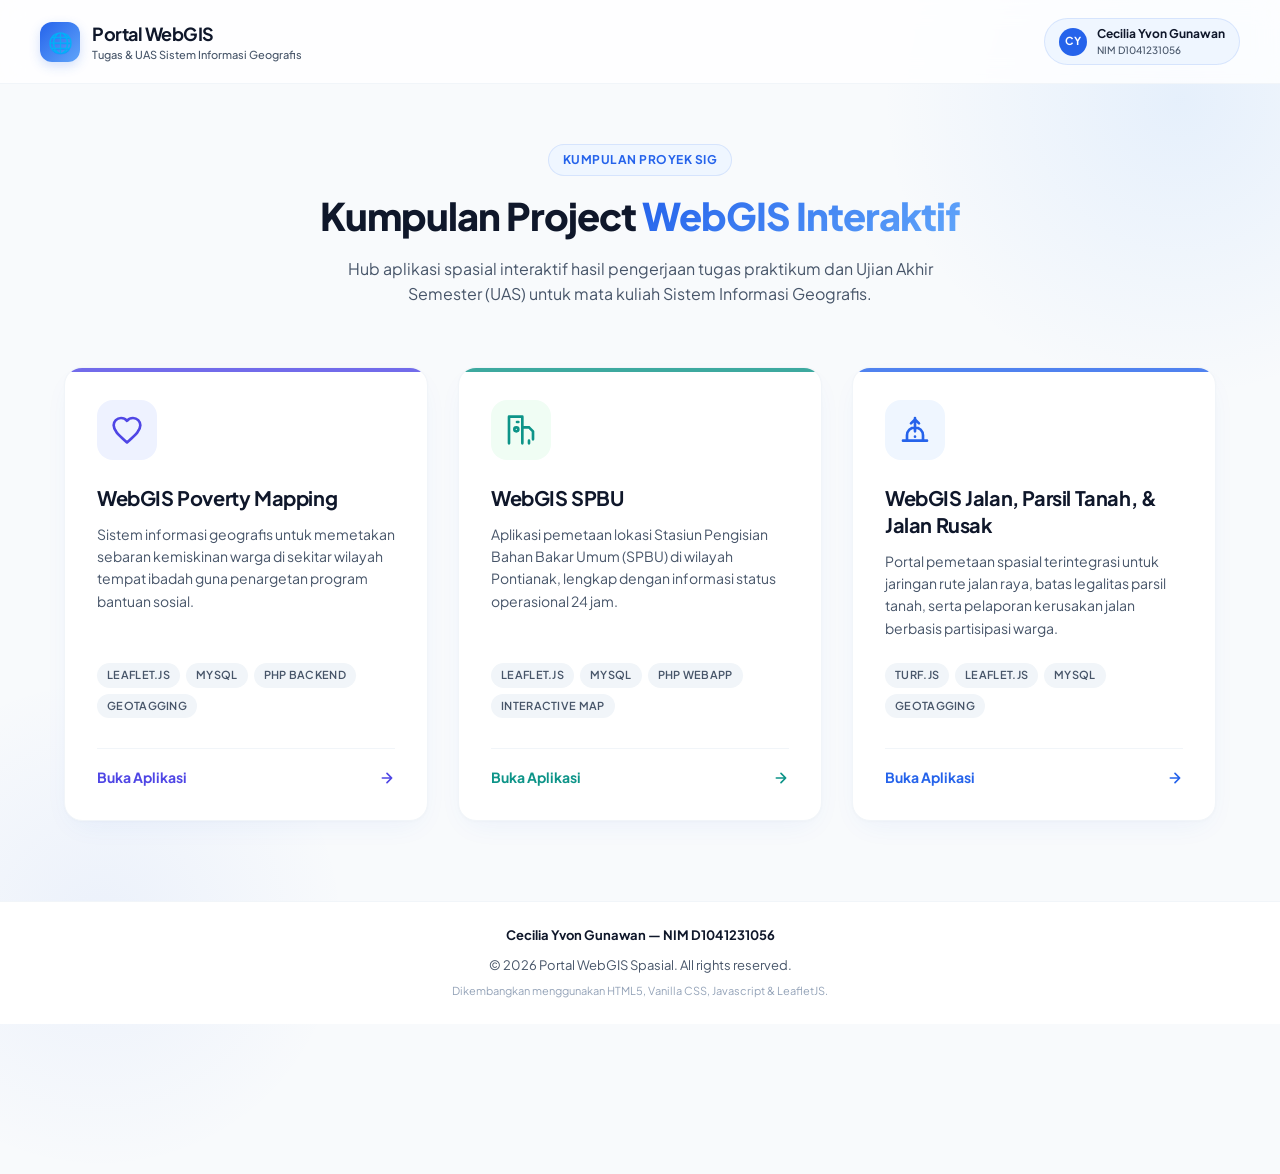
==== index.html @ a9b40ecf "initial commit" ====
<!DOCTYPE html>
<html lang="id">
<head>
  <meta charset="UTF-8">
  <meta name="viewport" content="width=device-width, initial-scale=1.0">
  <title>Portal WebGIS & Aplikasi Spasial</title>
  <link href="https://fonts.googleapis.com/css2?family=Plus+Jakarta+Sans:wght@300;400;500;600;700&display=swap" rel="stylesheet">
  <style>
    :root {
      --primary: #2563EB;
      --primary-dark: #1D4ED8;
      --primary-light: #60A5FA;
      --primary-pale: #EFF6FF;
      --bg: #F8FAFC;
      --surface: #FFFFFF;
      --text-primary: #0F172A;
      --text-secondary: #475569;
      --text-muted: #94A3B8;
      --border: #E2E8F0;
      --border-light: #F1F5F9;
      --radius: 18px;
      --radius-sm: 10px;
      --shadow: 0 10px 30px -10px rgba(37, 99, 235, 0.08), 0 1px 3px rgba(0, 0, 0, 0.02);
      --shadow-hover: 0 20px 40px -15px rgba(37, 99, 235, 0.15), 0 1px 10px rgba(37, 99, 235, 0.05);
      --tr: all 0.3s cubic-bezier(0.4, 0, 0.2, 1);
    }

    * {
      margin: 0;
      padding: 0;
      box-sizing: border-box;
    }

    body {
      font-family: 'Plus Jakarta Sans', sans-serif;
      background: var(--bg);
      color: var(--text-primary);
      min-height: 100vh;
      display: flex;
      flex-direction: column;
      line-height: 1.5;
      overflow-x: hidden;
      position: relative;
    }

    /* Abstract Background Graphics */
    body::before {
      content: '';
      position: absolute;
      top: -200px;
      right: -200px;
      width: 600px;
      height: 600px;
      border-radius: 50%;
      background: radial-gradient(circle, rgba(96, 165, 250, 0.12) 0%, rgba(255, 255, 255, 0) 70%);
      z-index: -1;
      pointer-events: none;
    }

    body::after {
      content: '';
      position: absolute;
      bottom: -150px;
      left: -150px;
      width: 500px;
      height: 500px;
      border-radius: 50%;
      background: radial-gradient(circle, rgba(37, 99, 235, 0.06) 0%, rgba(255, 255, 255, 0) 70%);
      z-index: -1;
      pointer-events: none;
    }

    /* HEADER */
    header {
      background: rgba(255, 255, 255, 0.8);
      backdrop-filter: blur(12px);
      border-bottom: 1px solid var(--border-light);
      position: sticky;
      top: 0;
      z-index: 1000;
      padding: 18px 24px;
      transition: var(--tr);
    }

    .header-container {
      max-width: 1200px;
      margin: 0 auto;
      display: flex;
      align-items: center;
      justify-content: space-between;
    }

    .brand {
      display: flex;
      align-items: center;
      gap: 12px;
      text-decoration: none;
    }

    .brand-icon {
      width: 40px;
      height: 40px;
      background: linear-gradient(135deg, var(--primary), var(--primary-light));
      border-radius: 12px;
      display: flex;
      align-items: center;
      justify-content: center;
      color: #fff;
      font-size: 20px;
      box-shadow: 0 4px 12px rgba(37, 99, 235, 0.2);
    }

    .brand-text {
      display: flex;
      flex-direction: column;
    }

    .brand-title {
      font-size: 18px;
      font-weight: 700;
      color: var(--text-primary);
      letter-spacing: -0.5px;
    }

    .brand-subtitle {
      font-size: 11px;
      color: var(--text-secondary);
      font-weight: 500;
    }

    /* HERO SECTION */
    .hero {
      padding: 60px 24px 40px;
      text-align: center;
      max-width: 800px;
      margin: 0 auto;
    }

    .hero-tag {
      display: inline-block;
      padding: 6px 14px;
      background: var(--primary-pale);
      color: var(--primary);
      border-radius: 30px;
      font-size: 12px;
      font-weight: 700;
      margin-bottom: 16px;
      text-transform: uppercase;
      letter-spacing: 0.5px;
      border: 1px solid rgba(37, 99, 235, 0.12);
    }

    .hero h1 {
      font-size: 38px;
      font-weight: 800;
      color: var(--text-primary);
      letter-spacing: -1px;
      line-height: 1.25;
      margin-bottom: 16px;
    }

    .hero h1 span {
      background: linear-gradient(135deg, var(--primary), var(--primary-light));
      -webkit-background-clip: text;
      -webkit-text-fill-color: transparent;
    }

    .hero p {
      font-size: 16px;
      color: var(--text-secondary);
      max-width: 600px;
      margin: 0 auto;
      line-height: 1.6;
    }

    /* MAIN CONTENT & GRID */
    main {
      max-width: 1200px;
      margin: 0 auto;
      padding: 0 24px 80px;
      flex: 1;
      width: 100%;
    }

    .grid {
      display: grid;
      grid-template-columns: repeat(auto-fit, minmax(340px, 1fr));
      gap: 30px;
      margin-top: 20px;
    }

    /* PROJECT CARDS */
    .card {
      background: var(--surface);
      border: 1px solid var(--border-light);
      border-radius: var(--radius);
      padding: 32px;
      display: flex;
      flex-direction: column;
      box-shadow: var(--shadow);
      transition: var(--tr);
      text-decoration: none;
      color: inherit;
      position: relative;
      overflow: hidden;
    }

    .card::before {
      content: '';
      position: absolute;
      top: 0;
      left: 0;
      width: 100%;
      height: 4px;
      background: var(--accent, var(--primary));
      opacity: 0.8;
      transition: var(--tr);
    }

    .card:hover {
      transform: translateY(-6px);
      border-color: rgba(37, 99, 235, 0.15);
      box-shadow: var(--shadow-hover);
    }

    .card:hover::before {
      height: 6px;
    }

    .card-icon-wrap {
      width: 60px;
      height: 60px;
      border-radius: 16px;
      background: var(--accent-bg, var(--primary-pale));
      display: flex;
      align-items: center;
      justify-content: center;
      margin-bottom: 24px;
      color: var(--accent, var(--primary));
      transition: var(--tr);
    }

    .card:hover .card-icon-wrap {
      transform: scale(1.08) rotate(3deg);
    }

    .card h3 {
      font-size: 20px;
      font-weight: 700;
      color: var(--text-primary);
      margin-bottom: 12px;
      letter-spacing: -0.4px;
      line-height: 1.35;
    }

    .card p {
      font-size: 14px;
      color: var(--text-secondary);
      line-height: 1.6;
      margin-bottom: 24px;
      flex: 1;
    }

    /* BADGES */
    .badges {
      display: flex;
      flex-wrap: wrap;
      gap: 6px;
      margin-bottom: 30px;
    }

    .badge {
      font-size: 11px;
      font-weight: 600;
      padding: 4px 10px;
      background: var(--border-light);
      color: var(--text-secondary);
      border-radius: 30px;
      text-transform: uppercase;
      letter-spacing: 0.3px;
    }

    /* ACTION BUTTON */
    .card-action {
      display: flex;
      align-items: center;
      justify-content: space-between;
      padding-top: 18px;
      border-top: 1px solid var(--border-light);
      font-weight: 700;
      font-size: 14px;
      color: var(--accent, var(--primary));
      transition: var(--tr);
    }

    .card-action span {
      display: flex;
      align-items: center;
      gap: 6px;
    }

    .card-action svg {
      width: 16px;
      height: 16px;
      fill: currentColor;
      transition: var(--tr);
    }

    .card:hover .card-action svg {
      transform: translateX(4px);
    }

    /* FOOTER */
    footer {
      background: #FFFFFF;
      border-top: 1px solid var(--border-light);
      padding: 24px;
      text-align: center;
      font-size: 13px;
      color: var(--text-secondary);
    }

    .footer-container {
      max-width: 1200px;
      margin: 0 auto;
      display: flex;
      flex-direction: column;
      gap: 8px;
    }

    /* User Profile Badge */
    .user-badge {
      display: flex;
      align-items: center;
      gap: 10px;
      background: var(--primary-pale);
      border: 1px solid rgba(37, 99, 235, 0.12);
      padding: 6px 14px;
      border-radius: 30px;
      transition: var(--tr);
    }
    .user-badge:hover {
      background: #E0EEFF;
      border-color: rgba(37, 99, 235, 0.25);
    }
    .user-avatar {
      width: 28px;
      height: 28px;
      background: var(--primary);
      color: #fff;
      border-radius: 50%;
      display: flex;
      align-items: center;
      justify-content: center;
      font-size: 11px;
      font-weight: 700;
    }
    .user-info {
      display: flex;
      flex-direction: column;
      text-align: left;
    }
    .user-name {
      font-size: 12px;
      font-weight: 700;
      color: var(--text-primary);
    }
    .user-nim {
      font-size: 10px;
      color: var(--text-secondary);
      font-weight: 500;
    }

    /* RESPONSIVE */
    @media (max-width: 768px) {
      .hero {
        padding: 40px 16px 20px;
      }
      .hero h1 {
        font-size: 30px;
      }
      .hero p {
        font-size: 14px;
      }
      main {
        padding: 0 16px 60px;
      }
      .grid {
        grid-template-columns: 1fr;
        gap: 20px;
      }
      .card {
        padding: 24px;
      }
    }
  </style>
</head>
<body>

  <!-- HEADER -->
  <header>
    <div class="header-container">
      <a href="#" class="brand">
        <div class="brand-icon">🌐</div>
        <div class="brand-text">
          <span class="brand-title">Portal WebGIS</span>
          <span class="brand-subtitle">Tugas & UAS Sistem Informasi Geografis</span>
        </div>
      </a>
      <div class="user-badge">
        <div class="user-avatar">CY</div>
        <div class="user-info">
          <span class="user-name">Cecilia Yvon Gunawan</span>
          <span class="user-nim">NIM D1041231056</span>
        </div>
      </div>
    </div>
  </header>

  <!-- HERO SECTION -->
  <section class="hero">
    <div class="hero-tag">Kumpulan Proyek SIG</div>
    <h1>Kumpulan Project <span>WebGIS Interaktif</span></h1>
    <p>Hub aplikasi spasial interaktif hasil pengerjaan tugas praktikum dan Ujian Akhir Semester (UAS) untuk mata kuliah Sistem Informasi Geografis.</p>
  </section>

  <!-- MAIN CONTAINER -->
  <main>
    <div class="grid">

      <!-- PROJECT 1: Poverty Map -->
      <a href="http://localhost/webgis/povertymap/" class="card" style="--accent: #4F46E5; --accent-bg: #EEF2FF;">
        <div class="card-icon-wrap">
          <!-- Hand holding heart / charity icon -->
          <svg viewBox="0 0 24 24" width="32" height="32" stroke="currentColor" stroke-width="2" fill="none" stroke-linecap="round" stroke-linejoin="round">
            <path d="M12 21.35l-1.45-1.32C5.4 15.36 2 12.28 2 8.5 2 5.42 4.42 3 7.5 3c1.74 0 3.41.81 4.5 2.09C13.09 3.81 14.76 3 16.5 3 19.58 3 22 5.42 22 8.5c0 3.78-3.4 6.86-8.55 11.54L12 21.35z"/>
          </svg>
        </div>
        <h3>WebGIS Poverty Mapping</h3>
        <p>Sistem informasi geografis untuk memetakan sebaran kemiskinan warga di sekitar wilayah tempat ibadah guna penargetan program bantuan sosial.</p>
        <div class="badges">
          <span class="badge">Leaflet.js</span>
          <span class="badge">MySQL</span>
          <span class="badge">PHP Backend</span>
          <span class="badge">Geotagging</span>
        </div>
        <div class="card-action">
          <span>Buka Aplikasi</span>
          <svg viewBox="0 0 24 24">
            <path d="M5 12h14M12 5l7 7-7 7" stroke="currentColor" stroke-width="2.5" fill="none" stroke-linecap="round" stroke-linejoin="round"/>
          </svg>
        </div>
      </a>

      <!-- PROJECT 2: SPBU Map -->
      <a href="http://localhost/webgis/spbu/" class="card" style="--accent: #0D9488; --accent-bg: #F0FDF4;">
        <div class="card-icon-wrap">
          <!-- Gas pump icon -->
          <svg viewBox="0 0 24 24" width="32" height="32" stroke="currentColor" stroke-width="2" fill="none" stroke-linecap="round" stroke-linejoin="round">
            <path d="M3 22V2h10v20M13 10h5M18 10l3 3v6M18 20v2M9 6h1"/>
            <circle cx="8.5" cy="11.5" r="1.5"/>
          </svg>
        </div>
        <h3>WebGIS SPBU</h3>
        <p>Aplikasi pemetaan lokasi Stasiun Pengisian Bahan Bakar Umum (SPBU) di wilayah Pontianak, lengkap dengan informasi status operasional 24 jam.</p>
        <div class="badges">
          <span class="badge">Leaflet.js</span>
          <span class="badge">MySQL</span>
          <span class="badge">PHP WebApp</span>
          <span class="badge">Interactive Map</span>
        </div>
        <div class="card-action">
          <span>Buka Aplikasi</span>
          <svg viewBox="0 0 24 24">
            <path d="M5 12h14M12 5l7 7-7 7" stroke="currentColor" stroke-width="2.5" fill="none" stroke-linecap="round" stroke-linejoin="round"/>
          </svg>
        </div>
      </a>

      <!-- PROJECT 3: Parsil Jalan Laporan -->
      <a href="http://localhost/webgis/parsil_jalan_jalanrusak/" class="card" style="--accent: #2563EB; --accent-bg: #EFF6FF;">
        <div class="card-icon-wrap">
          <!-- Road/infrastructure icon -->
          <svg viewBox="0 0 24 24" width="32" height="32" stroke="currentColor" stroke-width="2" fill="none" stroke-linecap="round" stroke-linejoin="round">
            <path d="M3 20h18M6 20v-4a6 6 0 0112 0v4M12 3v10M12 17h.01M9 7l3-3 3 3"/>
          </svg>
        </div>
        <h3>WebGIS Jalan, Parsil Tanah, & Jalan Rusak</h3>
        <p>Portal pemetaan spasial terintegrasi untuk jaringan rute jalan raya, batas legalitas parsil tanah, serta pelaporan kerusakan jalan berbasis partisipasi warga.</p>
        <div class="badges">
          <span class="badge">Turf.js</span>
          <span class="badge">Leaflet.js</span>
          <span class="badge">MySQL</span>
          <span class="badge">Geotagging</span>
        </div>
        <div class="card-action">
          <span>Buka Aplikasi</span>
          <svg viewBox="0 0 24 24">
            <path d="M5 12h14M12 5l7 7-7 7" stroke="currentColor" stroke-width="2.5" fill="none" stroke-linecap="round" stroke-linejoin="round"/>
          </svg>
        </div>
      </a>

    </div>
  </main>

  <!-- FOOTER -->
  <footer>
    <div class="footer-container">
      <p style="font-weight: 700; color: var(--text-primary); margin-bottom: 2px;">Cecilia Yvon Gunawan — NIM D1041231056</p>
      <p>&copy; 2026 Portal WebGIS Spasial. All rights reserved.</p>
      <p style="font-size: 11px; color: var(--text-muted);">Dikembangkan menggunakan HTML5, Vanilla CSS, Javascript & LeafletJS.</p>
    </div>
  </footer>

</body>
</html>
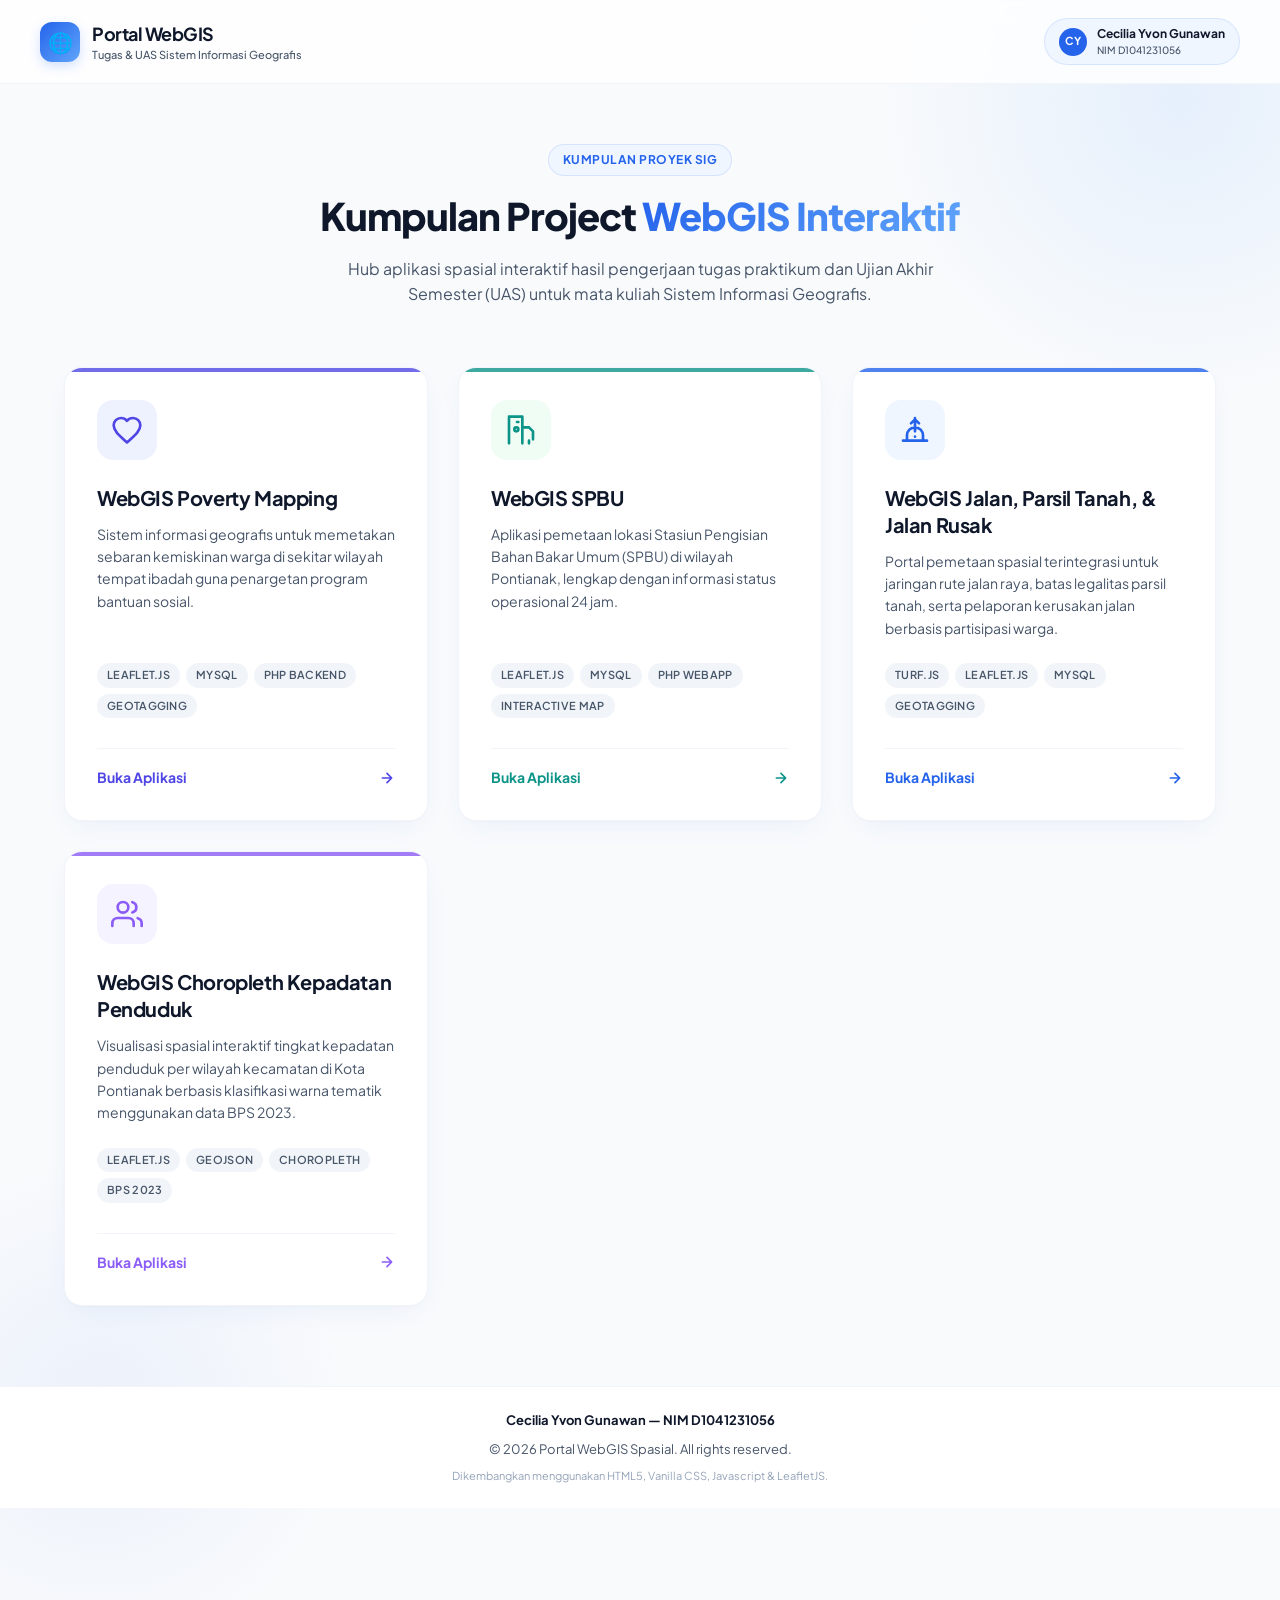
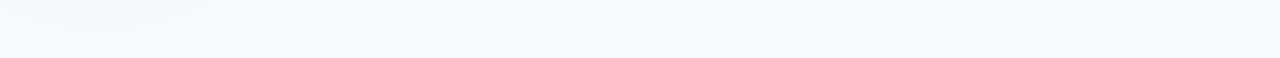
==== commit 01cea7ea: "add choropleth project to landing page" ====
--- a/index.html
+++ b/index.html
@@ -1,10 +1,12 @@
 <!DOCTYPE html>
 <html lang="id">
+
 <head>
   <meta charset="UTF-8">
   <meta name="viewport" content="width=device-width, initial-scale=1.0">
   <title>Portal WebGIS & Aplikasi Spasial</title>
-  <link href="https://fonts.googleapis.com/css2?family=Plus+Jakarta+Sans:wght@300;400;500;600;700&display=swap" rel="stylesheet">
+  <link href="https://fonts.googleapis.com/css2?family=Plus+Jakarta+Sans:wght@300;400;500;600;700&display=swap"
+    rel="stylesheet">
   <style>
     :root {
       --primary: #2563EB;
@@ -339,10 +341,12 @@
       border-radius: 30px;
       transition: var(--tr);
     }
+
     .user-badge:hover {
       background: #E0EEFF;
       border-color: rgba(37, 99, 235, 0.25);
     }
+
     .user-avatar {
       width: 28px;
       height: 28px;
@@ -355,16 +359,19 @@
       font-size: 11px;
       font-weight: 700;
     }
+
     .user-info {
       display: flex;
       flex-direction: column;
       text-align: left;
     }
+
     .user-name {
       font-size: 12px;
       font-weight: 700;
       color: var(--text-primary);
     }
+
     .user-nim {
       font-size: 10px;
       color: var(--text-secondary);
@@ -376,25 +383,31 @@
       .hero {
         padding: 40px 16px 20px;
       }
+
       .hero h1 {
         font-size: 30px;
       }
+
       .hero p {
         font-size: 14px;
       }
+
       main {
         padding: 0 16px 60px;
       }
+
       .grid {
         grid-template-columns: 1fr;
         gap: 20px;
       }
+
       .card {
         padding: 24px;
       }
     }
   </style>
 </head>
+
 <body>
 
   <!-- HEADER -->
@@ -421,7 +434,8 @@
   <section class="hero">
     <div class="hero-tag">Kumpulan Proyek SIG</div>
     <h1>Kumpulan Project <span>WebGIS Interaktif</span></h1>
-    <p>Hub aplikasi spasial interaktif hasil pengerjaan tugas praktikum dan Ujian Akhir Semester (UAS) untuk mata kuliah Sistem Informasi Geografis.</p>
+    <p>Hub aplikasi spasial interaktif hasil pengerjaan tugas praktikum dan Ujian Akhir Semester (UAS) untuk mata kuliah
+      Sistem Informasi Geografis.</p>
   </section>
 
   <!-- MAIN CONTAINER -->
@@ -429,15 +443,19 @@
     <div class="grid">
 
       <!-- PROJECT 1: Poverty Map -->
-      <a href="http://localhost/webgis/povertymap/" class="card" style="--accent: #4F46E5; --accent-bg: #EEF2FF;">
+      <a href="http://qk4k4swws4kcg4s4ko0o8g04.203.24.51.230.sslip.io/" target="_blank" class="card"
+        style="--accent: #4F46E5; --accent-bg: #EEF2FF;">
         <div class="card-icon-wrap">
           <!-- Hand holding heart / charity icon -->
-          <svg viewBox="0 0 24 24" width="32" height="32" stroke="currentColor" stroke-width="2" fill="none" stroke-linecap="round" stroke-linejoin="round">
-            <path d="M12 21.35l-1.45-1.32C5.4 15.36 2 12.28 2 8.5 2 5.42 4.42 3 7.5 3c1.74 0 3.41.81 4.5 2.09C13.09 3.81 14.76 3 16.5 3 19.58 3 22 5.42 22 8.5c0 3.78-3.4 6.86-8.55 11.54L12 21.35z"/>
+          <svg viewBox="0 0 24 24" width="32" height="32" stroke="currentColor" stroke-width="2" fill="none"
+            stroke-linecap="round" stroke-linejoin="round">
+            <path
+              d="M12 21.35l-1.45-1.32C5.4 15.36 2 12.28 2 8.5 2 5.42 4.42 3 7.5 3c1.74 0 3.41.81 4.5 2.09C13.09 3.81 14.76 3 16.5 3 19.58 3 22 5.42 22 8.5c0 3.78-3.4 6.86-8.55 11.54L12 21.35z" />
           </svg>
         </div>
         <h3>WebGIS Poverty Mapping</h3>
-        <p>Sistem informasi geografis untuk memetakan sebaran kemiskinan warga di sekitar wilayah tempat ibadah guna penargetan program bantuan sosial.</p>
+        <p>Sistem informasi geografis untuk memetakan sebaran kemiskinan warga di sekitar wilayah tempat ibadah guna
+          penargetan program bantuan sosial.</p>
         <div class="badges">
           <span class="badge">Leaflet.js</span>
           <span class="badge">MySQL</span>
@@ -447,22 +465,26 @@
         <div class="card-action">
           <span>Buka Aplikasi</span>
           <svg viewBox="0 0 24 24">
-            <path d="M5 12h14M12 5l7 7-7 7" stroke="currentColor" stroke-width="2.5" fill="none" stroke-linecap="round" stroke-linejoin="round"/>
+            <path d="M5 12h14M12 5l7 7-7 7" stroke="currentColor" stroke-width="2.5" fill="none" stroke-linecap="round"
+              stroke-linejoin="round" />
           </svg>
         </div>
       </a>
 
       <!-- PROJECT 2: SPBU Map -->
-      <a href="http://localhost/webgis/spbu/" class="card" style="--accent: #0D9488; --accent-bg: #F0FDF4;">
+      <a href="http://ggwccs0gwg0cw00w800sgw80.203.24.51.230.sslip.io/" target="_blank" class="card"
+        style="--accent: #0D9488; --accent-bg: #F0FDF4;">
         <div class="card-icon-wrap">
           <!-- Gas pump icon -->
-          <svg viewBox="0 0 24 24" width="32" height="32" stroke="currentColor" stroke-width="2" fill="none" stroke-linecap="round" stroke-linejoin="round">
-            <path d="M3 22V2h10v20M13 10h5M18 10l3 3v6M18 20v2M9 6h1"/>
-            <circle cx="8.5" cy="11.5" r="1.5"/>
+          <svg viewBox="0 0 24 24" width="32" height="32" stroke="currentColor" stroke-width="2" fill="none"
+            stroke-linecap="round" stroke-linejoin="round">
+            <path d="M3 22V2h10v20M13 10h5M18 10l3 3v6M18 20v2M9 6h1" />
+            <circle cx="8.5" cy="11.5" r="1.5" />
           </svg>
         </div>
         <h3>WebGIS SPBU</h3>
-        <p>Aplikasi pemetaan lokasi Stasiun Pengisian Bahan Bakar Umum (SPBU) di wilayah Pontianak, lengkap dengan informasi status operasional 24 jam.</p>
+        <p>Aplikasi pemetaan lokasi Stasiun Pengisian Bahan Bakar Umum (SPBU) di wilayah Pontianak, lengkap dengan
+          informasi status operasional 24 jam.</p>
         <div class="badges">
           <span class="badge">Leaflet.js</span>
           <span class="badge">MySQL</span>
@@ -472,21 +494,25 @@
         <div class="card-action">
           <span>Buka Aplikasi</span>
           <svg viewBox="0 0 24 24">
-            <path d="M5 12h14M12 5l7 7-7 7" stroke="currentColor" stroke-width="2.5" fill="none" stroke-linecap="round" stroke-linejoin="round"/>
+            <path d="M5 12h14M12 5l7 7-7 7" stroke="currentColor" stroke-width="2.5" fill="none" stroke-linecap="round"
+              stroke-linejoin="round" />
           </svg>
         </div>
       </a>
 
       <!-- PROJECT 3: Parsil Jalan Laporan -->
-      <a href="http://localhost/webgis/parsil_jalan_jalanrusak/" class="card" style="--accent: #2563EB; --accent-bg: #EFF6FF;">
+      <a href="http://is8s0kookkswgg0csc844w8k.203.24.51.230.sslip.io/" target="_blank" class="card"
+        style="--accent: #2563EB; --accent-bg: #EFF6FF;">
         <div class="card-icon-wrap">
           <!-- Road/infrastructure icon -->
-          <svg viewBox="0 0 24 24" width="32" height="32" stroke="currentColor" stroke-width="2" fill="none" stroke-linecap="round" stroke-linejoin="round">
-            <path d="M3 20h18M6 20v-4a6 6 0 0112 0v4M12 3v10M12 17h.01M9 7l3-3 3 3"/>
+          <svg viewBox="0 0 24 24" width="32" height="32" stroke="currentColor" stroke-width="2" fill="none"
+            stroke-linecap="round" stroke-linejoin="round">
+            <path d="M3 20h18M6 20v-4a6 6 0 0112 0v4M12 3v10M12 17h.01M9 7l3-3 3 3" />
           </svg>
         </div>
         <h3>WebGIS Jalan, Parsil Tanah, & Jalan Rusak</h3>
-        <p>Portal pemetaan spasial terintegrasi untuk jaringan rute jalan raya, batas legalitas parsil tanah, serta pelaporan kerusakan jalan berbasis partisipasi warga.</p>
+        <p>Portal pemetaan spasial terintegrasi untuk jaringan rute jalan raya, batas legalitas parsil tanah, serta
+          pelaporan kerusakan jalan berbasis partisipasi warga.</p>
         <div class="badges">
           <span class="badge">Turf.js</span>
           <span class="badge">Leaflet.js</span>
@@ -496,7 +522,38 @@
         <div class="card-action">
           <span>Buka Aplikasi</span>
           <svg viewBox="0 0 24 24">
-            <path d="M5 12h14M12 5l7 7-7 7" stroke="currentColor" stroke-width="2.5" fill="none" stroke-linecap="round" stroke-linejoin="round"/>
+            <path d="M5 12h14M12 5l7 7-7 7" stroke="currentColor" stroke-width="2.5" fill="none" stroke-linecap="round"
+              stroke-linejoin="round" />
+          </svg>
+        </div>
+      </a>
+
+      <!-- PROJECT 4: Choropleth Map -->
+      <a href="choropleth/02.1_ChoroplethMapPontianak.html" class="card"
+        style="--accent: #8B5CF6; --accent-bg: #F5F3FF;">
+        <div class="card-icon-wrap">
+          <!-- Users / Demographic icon -->
+          <svg viewBox="0 0 24 24" width="32" height="32" stroke="currentColor" stroke-width="2" fill="none"
+            stroke-linecap="round" stroke-linejoin="round">
+            <path d="M17 21v-2a4 4 0 0 0-4-4H5a4 4 0 0 0-4 4v2" />
+            <circle cx="9" cy="7" r="4" />
+            <path d="M23 21v-2a4 4 0 0 0-3-3.87" />
+            <path d="M16 3.13a4 4 0 0 1 0 7.75" />
+          </svg>
+        </div>
+        <h3>WebGIS Choropleth Kepadatan Penduduk</h3>
+        <p>Visualisasi spasial interaktif tingkat kepadatan penduduk per wilayah kecamatan di Kota Pontianak berbasis klasifikasi warna tematik menggunakan data BPS 2023.</p>
+        <div class="badges">
+            <span class="badge">Leaflet.js</span>
+            <span class="badge">GeoJSON</span>
+            <span class="badge">Choropleth</span>
+            <span class="badge">BPS 2023</span>
+        </div>
+        <div class="card-action">
+          <span>Buka Aplikasi</span>
+          <svg viewBox="0 0 24 24">
+            <path d="M5 12h14M12 5l7 7-7 7" stroke="currentColor" stroke-width="2.5" fill="none" stroke-linecap="round"
+              stroke-linejoin="round" />
           </svg>
         </div>
       </a>
@@ -507,11 +564,14 @@
   <!-- FOOTER -->
   <footer>
     <div class="footer-container">
-      <p style="font-weight: 700; color: var(--text-primary); margin-bottom: 2px;">Cecilia Yvon Gunawan — NIM D1041231056</p>
+      <p style="font-weight: 700; color: var(--text-primary); margin-bottom: 2px;">Cecilia Yvon Gunawan — NIM
+        D1041231056</p>
       <p>&copy; 2026 Portal WebGIS Spasial. All rights reserved.</p>
-      <p style="font-size: 11px; color: var(--text-muted);">Dikembangkan menggunakan HTML5, Vanilla CSS, Javascript & LeafletJS.</p>
+      <p style="font-size: 11px; color: var(--text-muted);">Dikembangkan menggunakan HTML5, Vanilla CSS, Javascript &
+        LeafletJS.</p>
     </div>
   </footer>
 
 </body>
-</html>
+
+</html>
